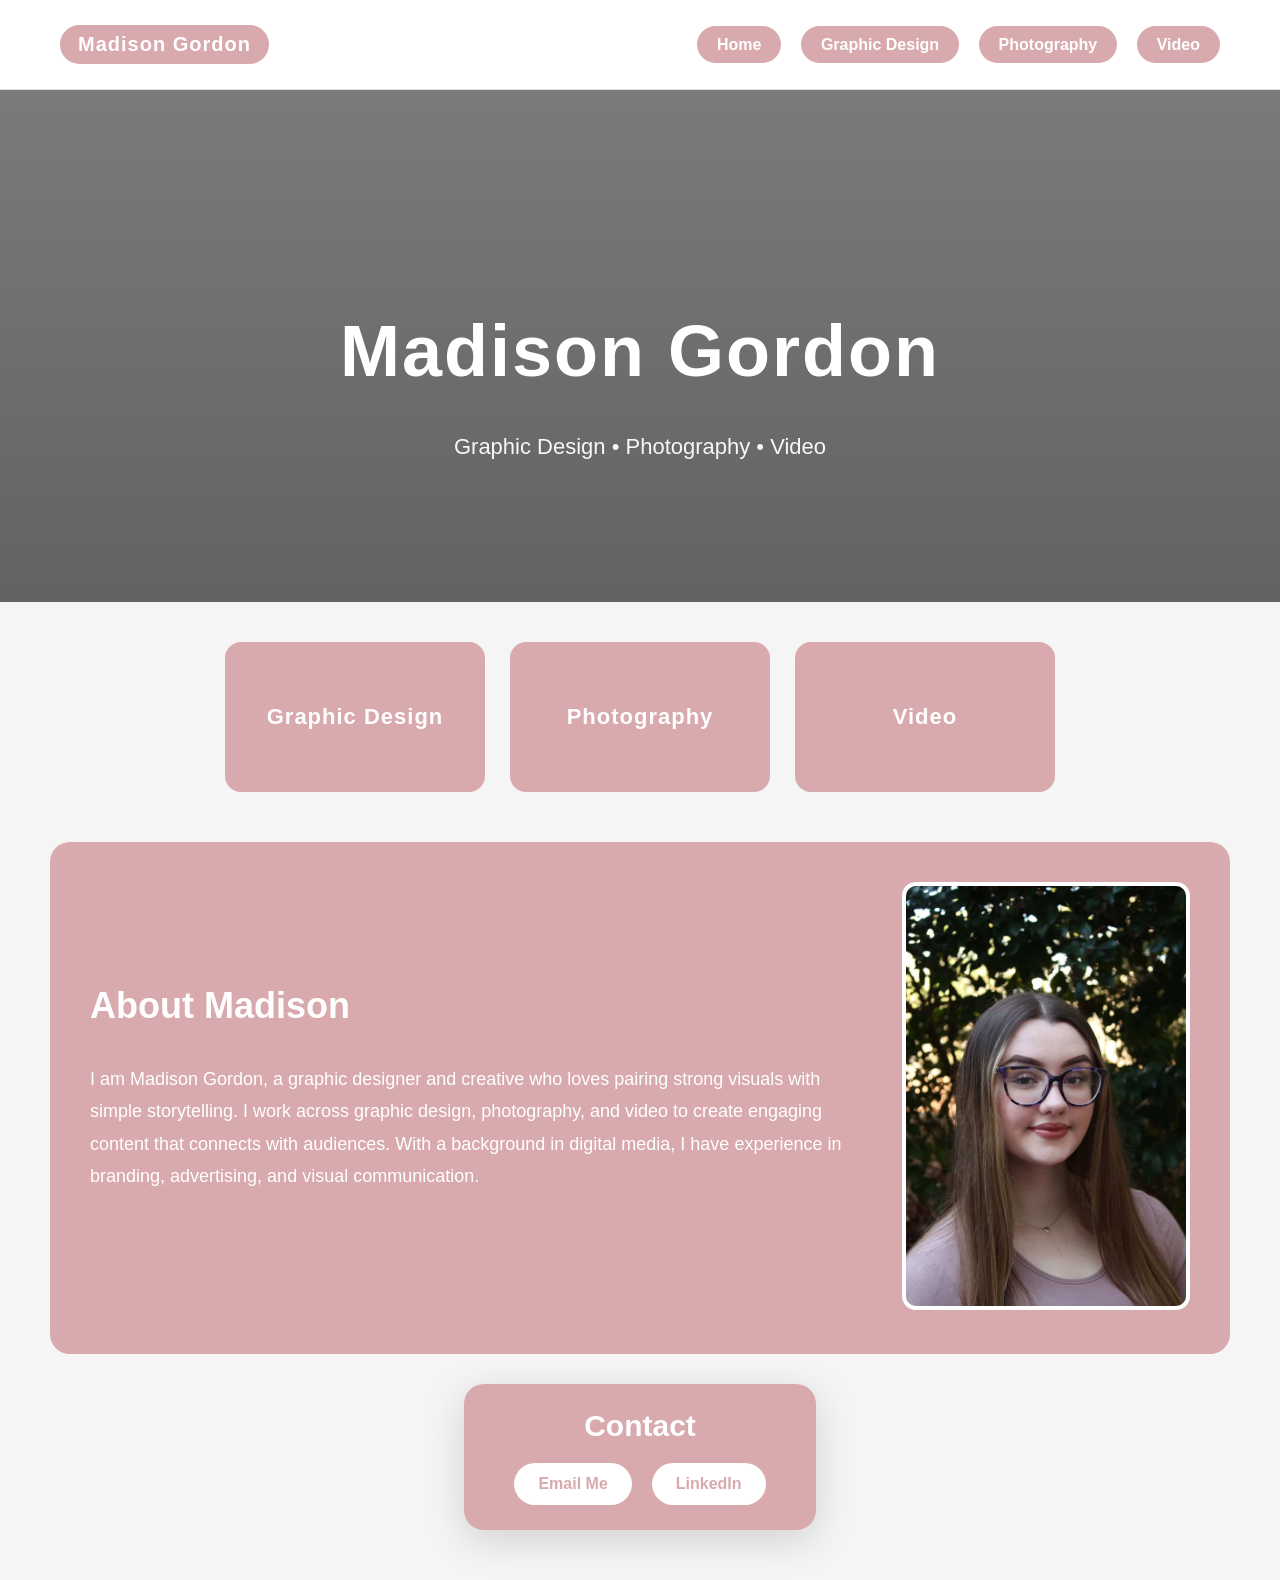
==== index.html @ 6a26cc97 "All files" ====
<!DOCTYPE html>
<html lang="en">
<head>
  <meta charset="UTF-8">
  <meta name="viewport" content="width=device-width, initial-scale=1.0">
  <title>Madison Gordon</title>
  <link rel="stylesheet" href="styles.css">
</head>
<body>

<header class="nav">
  <a href="index.html" class="logo">Madison Gordon</a>
  <div class="nav-links">
    <a href="index.html">Home</a>
    <a href="design.html">Graphic Design</a>
    <a href="photography.html">Photography</a>
    <a href="video.html">Video</a>
  </div>
</header>

<section class="hero">
  <h2>Madison Gordon</h2>
  <p>Graphic Design • Photography • Video</p>
</section>

<section class="home-links">
  <a href="design.html" class="link-card">Graphic Design</a>
  <a href="photography.html" class="link-card">Photography</a>
  <a href="video.html" class="link-card">Video</a>
</section>

<section class="about">
  <div class="about-container">
    <div class="about-text">
      <h3>About Madison</h3>
      <p>I am Madison Gordon, a graphic designer and creative who loves pairing strong visuals with simple storytelling. I work across graphic design, photography, and video to create engaging content that connects with audiences. With a background in digital media, I have experience in branding, advertising, and visual communication.
      </p>
    </div>

    <div class="about-image">
      <img src="Photography/Good-headshot.jpg" alt="Madison Gordon">
    </div>
  </div>
</section>

<section class="contact">
  <div class="contact-inner">
    <h3>Contact</h3>

    <div class="contact-buttons">
      <a href="mailto:madsiongordon04@gmail.com" target="_blank" class="contact-btn">
        Email Me
      </a>

      <a href="https://www.linkedin.com/in/madisongordon13/" target="_blank" class="contact-btn">
        LinkedIn
      </a>
    </div>
  </div>
</section>

</body>
</html>
---- styles.css ----
/* ===== RESET ===== */
body {
  margin: 0;
  font-family: 'Helvetica Neue', Arial, sans-serif;
  background: #f5f5f5;
  color: #111;
}

/* ===== NAVBAR ===== */
.nav {
  display: flex;
  justify-content: space-between;
  align-items: center;
  padding: 25px 60px;
  background: white;
  border-bottom: 1px solid #ddd;
}

.nav h1 {
  margin: 0;
  font-size: 26px;
  font-weight: 800;
  letter-spacing: 2px;
}

.nav div a {
  margin-left: 15px;
  text-decoration: none;
  color: white;
  font-size: 16px;        /* bigger text */
  font-weight: 600;
  padding: 10px 20px;     /* bigger button */
  border-radius: 25px;    /* slightly rounder */
  background: #D8A9AD;
  border: none;
  transition: all 0.25s ease;
}
.nav div a:hover {
  background: #c89297; /* slightly darker for hover */
}

/* ===== HERO ===== */
.hero {
  display: flex;
  flex-direction: column;
  justify-content: center; /* vertical center */
  align-items: center;     /* horizontal center */
  text-align: center;


  background: 
    linear-gradient(rgba(0,0,0,0.5), rgba(0,0,0,0.6)),
    url('Photography/MGordonFoliage.JPG') center/cover;
  color: white;
}
.hero h2 {
  font-size: 72px;
  font-weight: 800;
  margin-bottom: 20px;
  letter-spacing: 2px;
}

.hero p {
  font-size: 22px;
  opacity: 0.95;
  font-weight: 500;
}

/* ===== HOME BOXES ===== */
.home-links {
  display: flex;
  justify-content: center;
  gap: 25px;
  padding: 40px 20px 20px; /* less bottom space */
  flex-wrap: wrap;
}

.link-card {
  width: 260px;
  height: 150px;
  background: #D8A9AD;
  display: flex;
  justify-content: center;
  align-items: center;
  text-decoration: none;
  color: white;
  border-radius: 16px;
  font-weight: 700;
  font-size: 22px;
  letter-spacing: 1px;
  transition: all 0.3s ease;
}

.link-card:hover {
  background: #c89297;
  transform: translateY(-6px);
  box-shadow: 0 15px 40px rgba(0,0,0,0.2);
}

/* ===== ABOUT ===== */
.about {
  padding: 30px 20px 20px; /* less top space */
}

.about-container {
  max-width: 1100px;
  margin: auto;
  display: flex;
  gap: 60px;
  align-items: center;

  background: #D8A9AD;       /* MAIN CHANGE */
  padding: 40px;
  border-radius: 20px;
}

.about-text {
  flex: 1;
}

.about-text h3 {
  font-size: 36px;
  font-weight: 800;
  margin-top: 0;
}

.about-text p {
  font-size: 18px;
  line-height: 1.8;
  color: #444;
}

.about-image img {
  width: 280px;
  border-radius: 14px;
  border: 4px solid white;
}


/* ===== PAGE TITLES ===== */
.title {
  text-align: center;
  margin-top: 60px;
  font-size: 34px;
  font-weight: 700;
}

/* ===== GRID ===== */
.grid {
  display: grid;
  grid-template-columns: repeat(auto-fit, minmax(320px, 1fr));
  gap: 35px;
  padding: 60px;
  max-width: 1300px;
  margin: auto;
}

/* ===== MEDIA ===== */
.grid img,
.grid video {
  width: 100%;
  height: 340px;
  object-fit: cover;
  border-radius: 14px;
  transition: all 0.3s ease;
}

.grid img:hover,
.grid video:hover {
  transform: scale(1.05);
  box-shadow: 0 15px 40px rgba(0,0,0,0.2);
}

/* ===== MOBILE ===== */
@media (max-width: 768px) {
  .nav {
    flex-direction: column;
    gap: 10px;
  }

  .about-container {
    flex-direction: column;
    text-align: center;
  }

  .grid {
    padding: 30px;
  }

  .grid img,
  .grid video {
    height: 260px;
  }

  .hero h2 {
    font-size: 40px;
  }
}

.hero, .home-links, .about {
  animation: fadeIn 2.5s ease;
}

@keyframes fadeIn {
  from {
    opacity: 0;
    transform: translateY(20px);
  }
  to {
    opacity: 1;
    transform: translateY(0);
  }
}

.logo {
  font-size: 20px;
  font-weight: 700;
  letter-spacing: 1px;
  text-decoration: none;
  color: white;
  background: #D8A9AD;
  padding: 8px 18px;
  border-radius: 20px;
  transition: 0.25s ease;
}

.logo:hover {
  background: #c89297;
}

.hero {
  text-align: center;
  padding: 160px 20px 120px;
  background: 
    linear-gradient(rgba(0,0,0,0.5), rgba(0,0,0,0.6)),
    url('Photography/MGordonFoliage.JPG') center/cover;
  color: white;
}

.about-text h3 {
  color: white;
}

.about-text p {
  color: white;
}


/* ===== CONTACT SECTION ===== */
.contact {
  text-align: center;
  padding: 20px 20px 50px;   /* SAME top spacing as about */
  background: #f5f5f5;
}

/* PINK BOX */
.contact-inner {
  background: #D8A9AD;
  padding: 25px 50px;
  border-radius: 20px;
  display: inline-block;
  box-shadow: 0 10px 40px rgba(0,0,0,0.15);
  text-align: center;
}

/* TEXT */
.contact h3 {
  font-size: 30px;
  margin-bottom: 15px;
  color: white;
  margin: 0 0 10px 0;
}

.contact-inner p {
  color: white;
}

/* ===== BUTTONS ===== */
.contact-buttons {
  display: flex;
  justify-content: center;
  gap: 20px;
  margin-top: 20px;
  flex-wrap: wrap;
  align-items: center;
}

.contact-btn {
  padding: 12px 24px;
  background: white;
  color: #D8A9AD !important;
  text-decoration: none;
  border-radius: 25px;
  font-weight: 600;
  transition: 0.25s ease;
}

.contact-btn:hover {
  background: #f2f2f2;
  transform: translateY(-3px);
}

/* FORCE LINK COLORS */
.contact-btn:link,
.contact-btn:visited,
.contact-btn:active {
  color: #D8A9AD !important;
}

.about {
  padding-bottom: 10px;   /* was way bigger before */
}

.about,
.contact {
  margin: 0;
}


.image-modal {
  display: none;
  position: fixed;
  top: 0;
  left: 0;
  width: 100%;
  height: 100%;
  background: rgba(0,0,0,0.9);
  justify-content: center;
  align-items: center;
  z-index: 1000;
}

.image-modal img {
  max-width: 90%;
  max-height: 90%;
  border-radius: 10px;
}

.grid video:hover {
  transform: scale(1.03);
  transition: 0.3s ease;
}
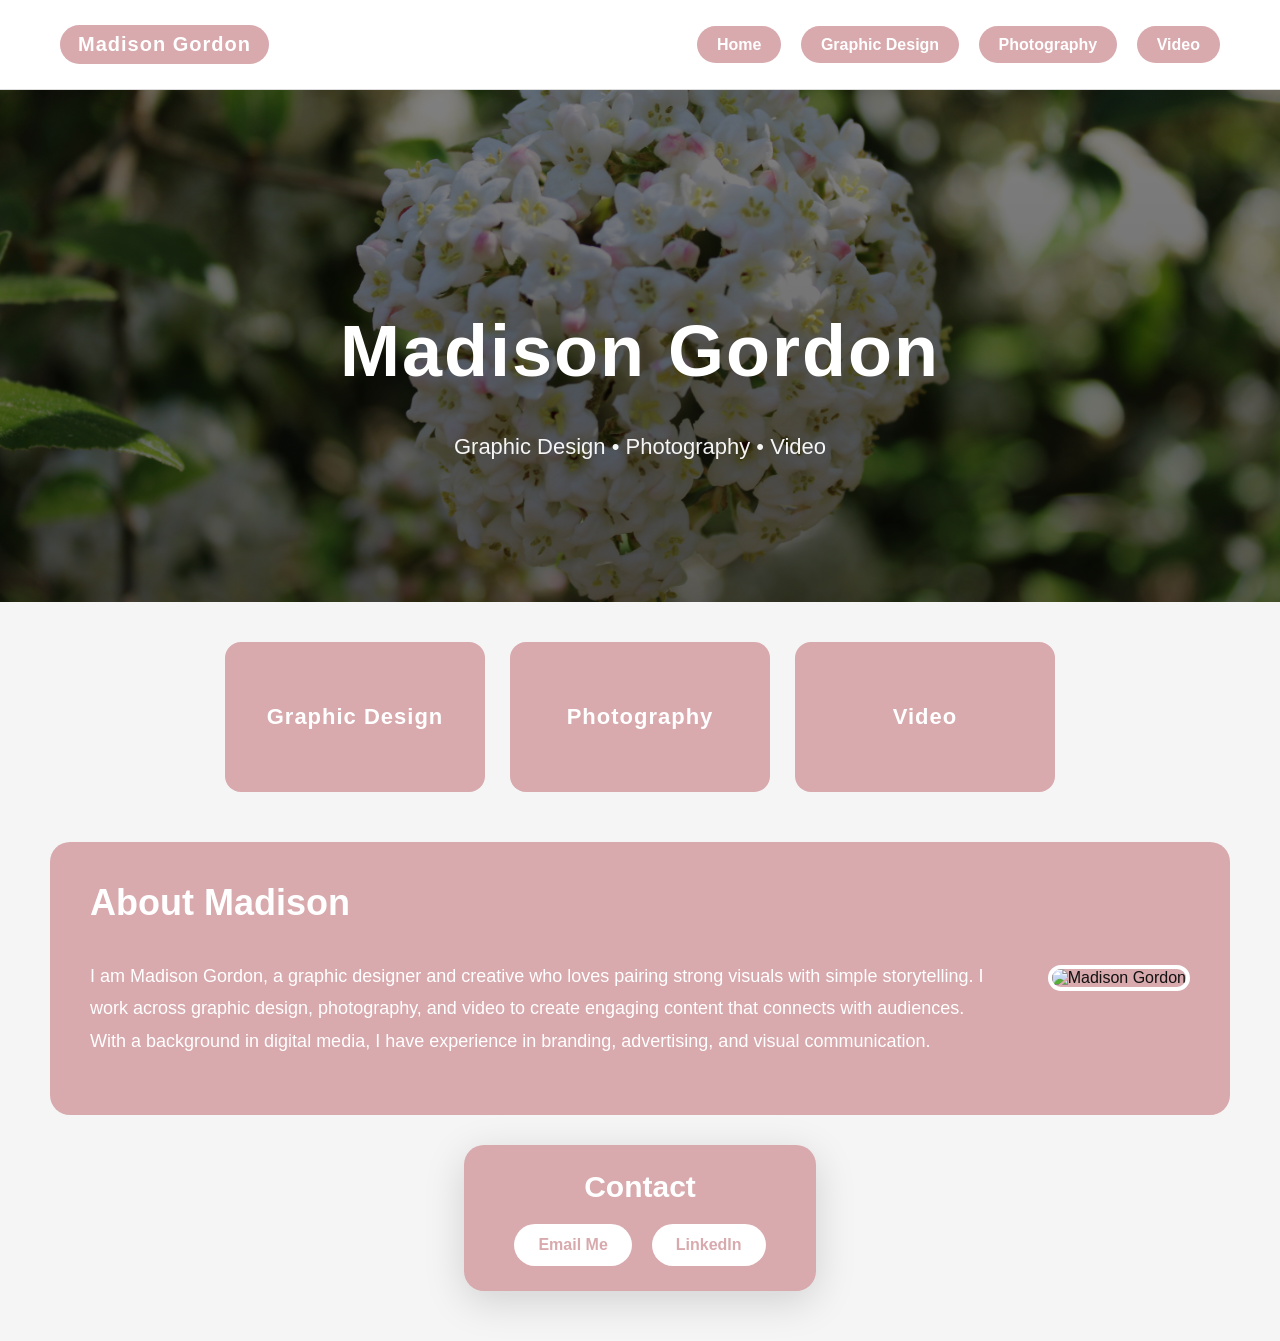
==== commit 894d15d4: "Lazy loading" ====
--- a/index.html
+++ b/index.html
@@ -38,7 +38,7 @@
     </div>
 
     <div class="about-image">
-      <img src="Photography/Good-headshot.jpg" alt="Madison Gordon">
+      <img src="Photography/Good-headshot.jpgm" loading ="lazy" alt="Madison Gordon">
     </div>
   </div>
 </section>
--- a/styles.css
+++ b/styles.css
@@ -50,7 +50,7 @@
 
   background: 
     linear-gradient(rgba(0,0,0,0.5), rgba(0,0,0,0.6)),
-    url('Photography/MGordonFoliage.JPG') center/cover;
+    url('Photography/MGordonFoliage.jpg') center/cover;
   color: white;
 }
 .hero h2 {
@@ -233,7 +233,7 @@
   padding: 160px 20px 120px;
   background: 
     linear-gradient(rgba(0,0,0,0.5), rgba(0,0,0,0.6)),
-    url('Photography/MGordonFoliage.JPG') center/cover;
+    url('Photography/MGordonFoliage.jpg') center/cover;
   color: white;
 }
 
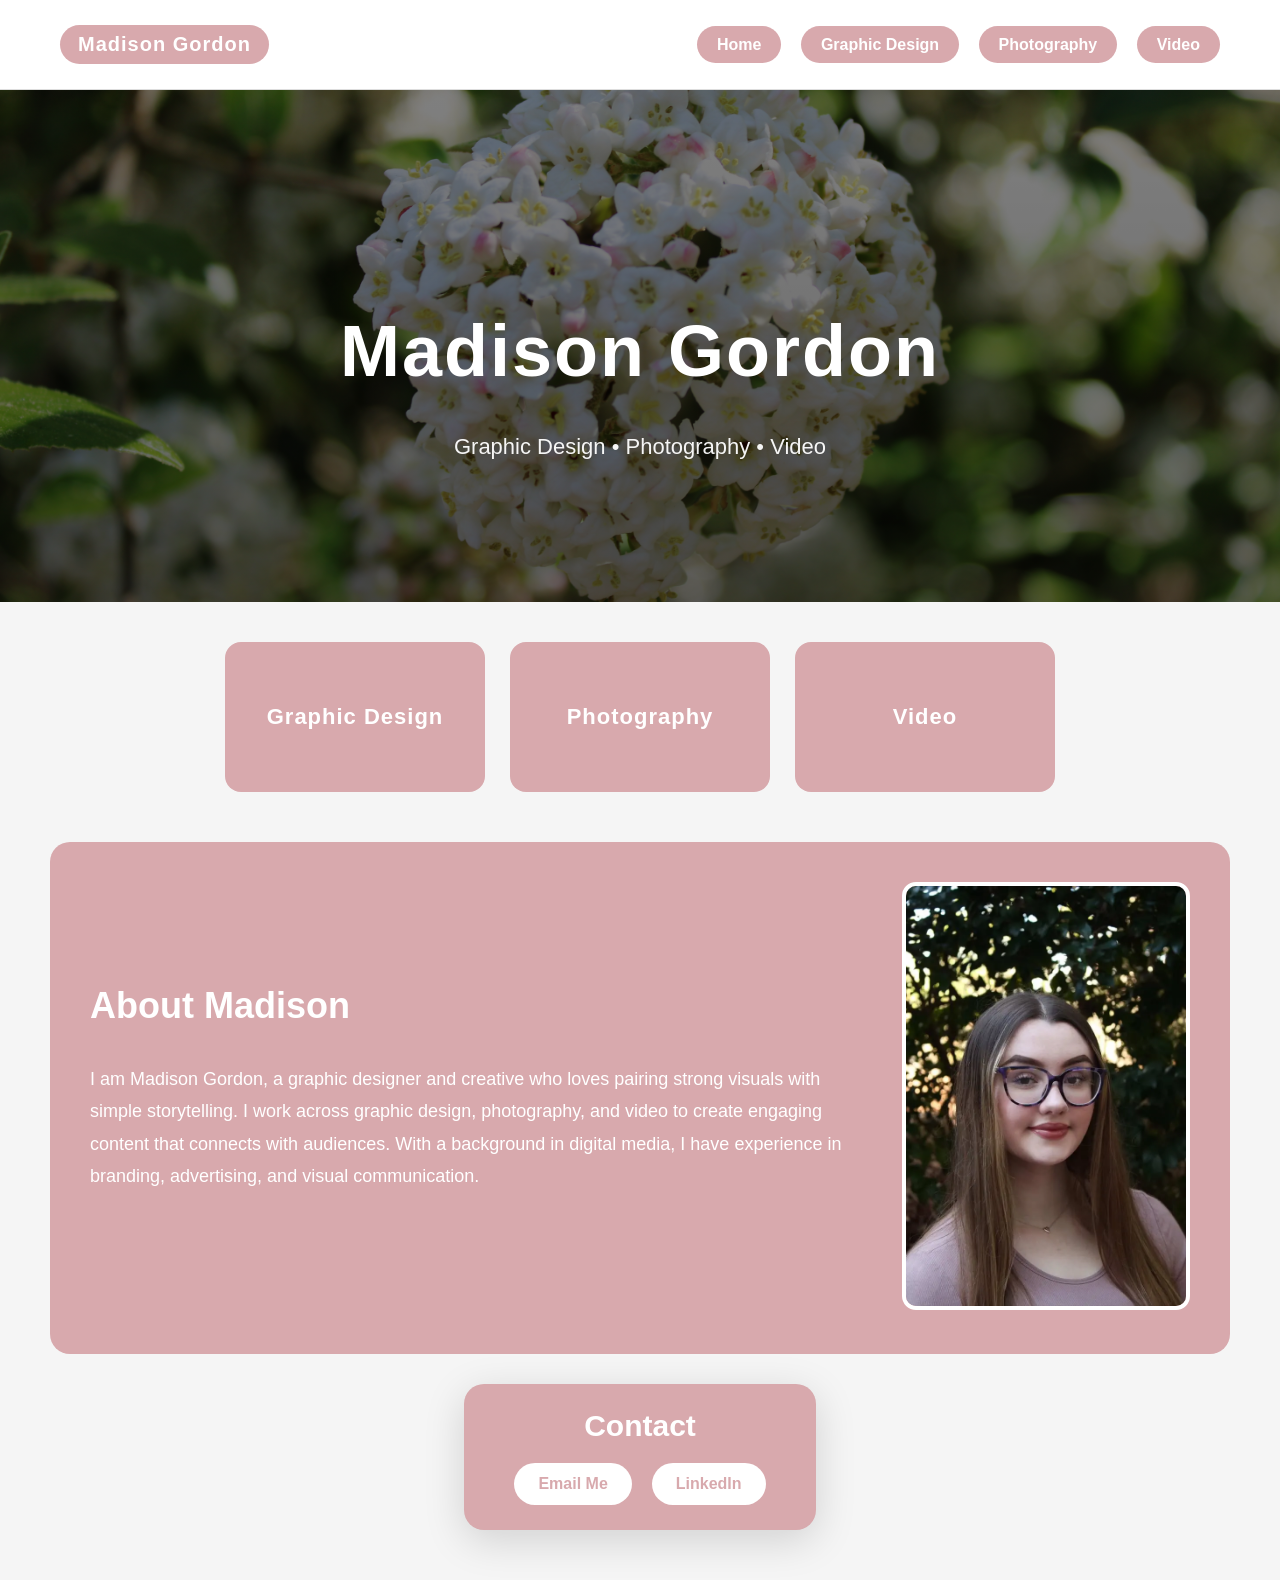
==== commit 1325bb91: "Loading issues" ====
--- a/index.html
+++ b/index.html
@@ -38,7 +38,7 @@
     </div>
 
     <div class="about-image">
-      <img src="Photography/Good-headshot.jpgm" loading ="lazy" alt="Madison Gordon">
+      <img src="Photography/Good-headshot.webp" loading ="lazy" alt="Madison Gordon">
     </div>
   </div>
 </section>
--- a/styles.css
+++ b/styles.css
@@ -50,7 +50,7 @@
 
   background: 
     linear-gradient(rgba(0,0,0,0.5), rgba(0,0,0,0.6)),
-    url('Photography/MGordonFoliage.jpg') center/cover;
+    url('Photography/MGordonFoliage.webp') center/cover;
   color: white;
 }
 .hero h2 {
@@ -340,3 +340,14 @@
   transform: scale(1.03);
   transition: 0.3s ease;
 }
+
+picture {
+  display: block;
+  cursor: pointer;
+}
+
+picture img {
+  width: 100%;
+  height: 100%;
+  object-fit: cover;
+}
